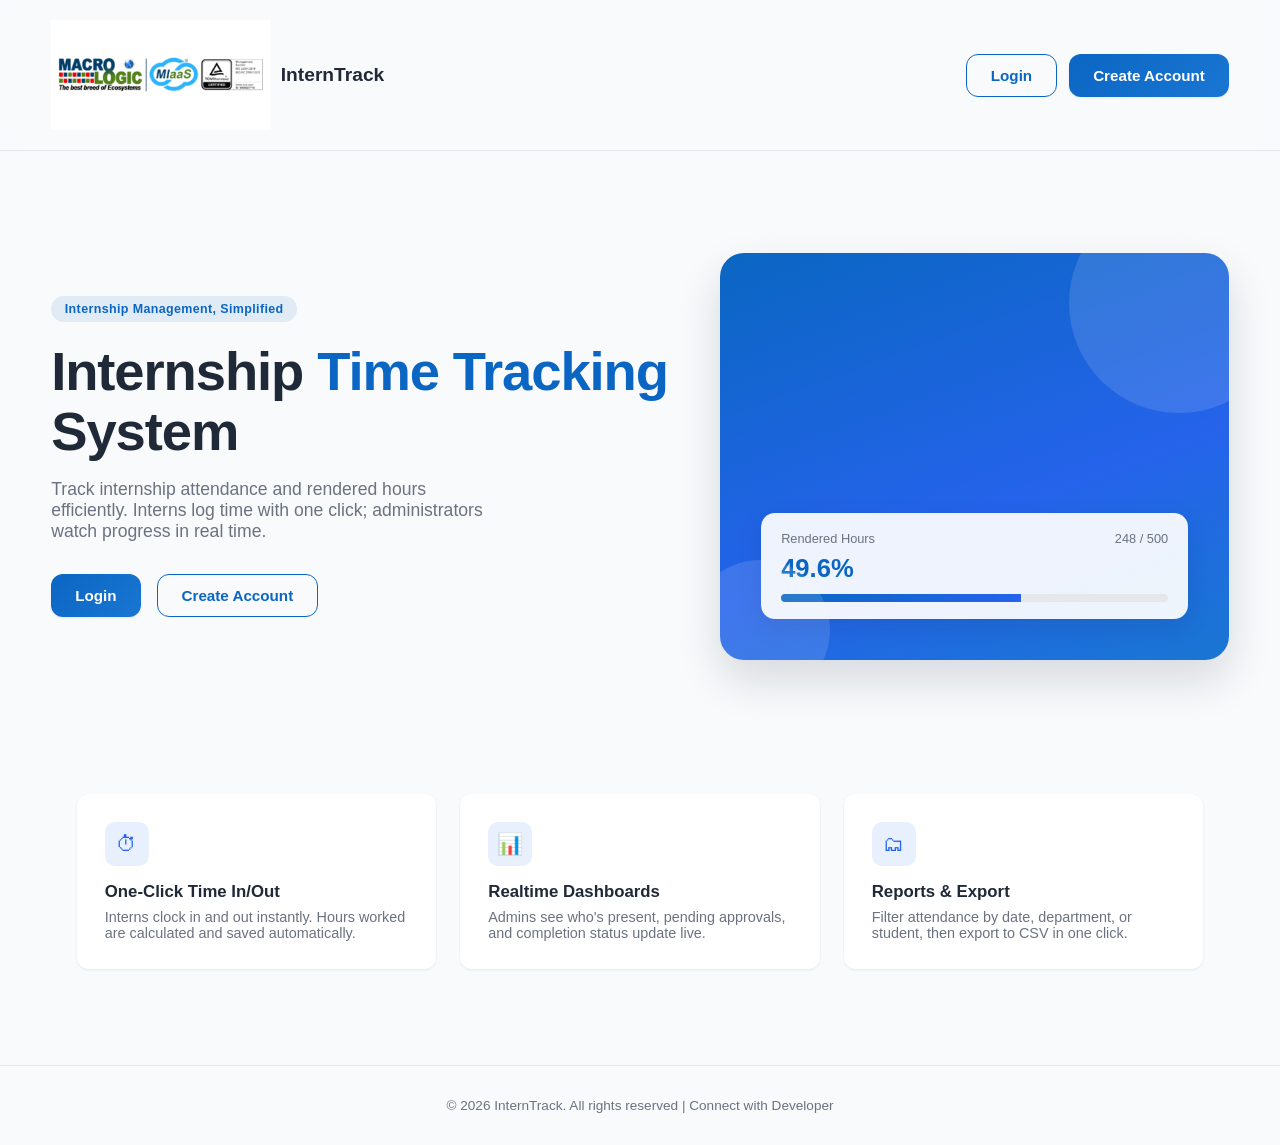
==== index.html @ 31dec8f2 "Revise footer to include copyright and developer link Updated footer section to include copyright no" ====
<!DOCTYPE html>
<html lang="en">
<head>
<meta charset="UTF-8" />
<meta name="viewport" content="width=device-width, initial-scale=1.0" />
<title>InternTrack — Internship Time Tracking System</title>
<link rel="stylesheet" href="style.css" />
  <style>
    #me{
      text-decoration:none;
    }
  </style>
</head>
<body>

<header class="landing-nav">
  <div class="brand">
    <img src="macro.png" alt="InternTrack Logo" class="brand-logo">
    <span>InternTrack</span>
  </div>

  <nav class="nav-actions">
    <a class="btn btn-outline" href="login.html">Login</a>
    <a class="btn btn-primary" href="register.html">Create Account</a>
  </nav>
</header>

<main>
  <section class="hero">
    <div>
      <span class="hero-eyebrow">Internship Management, Simplified</span>
      <h1>Internship <span>Time Tracking</span> System</h1>
      <p>Track internship attendance and rendered hours efficiently. Interns log time with one click; administrators watch progress in real time.</p>
      <div class="hero-actions">
        <a class="btn btn-primary" href="login.html">Login</a>
        <a class="btn btn-outline" href="register.html">Create Account</a>
      </div>
    </div>
    <div class="hero-art">
      <div class="hero-art-card">
        <div class="row"><span>Rendered Hours</span><span>248 / 500</span></div>
        <div class="big">49.6%</div>
        <div class="hero-art-bar"><div class="hero-art-bar-fill"></div></div>
      </div>
    </div>
  </section>

  <section class="features">
    <div class="feature-card">
      <div class="feature-icon">⏱</div>
      <h3>One-Click Time In/Out</h3>
      <p>Interns clock in and out instantly. Hours worked are calculated and saved automatically.</p>
    </div>
    <div class="feature-card">
      <div class="feature-icon">📊</div>
      <h3>Realtime Dashboards</h3>
      <p>Admins see who's present, pending approvals, and completion status update live.</p>
    </div>
    <div class="feature-card">
      <div class="feature-icon">🗂</div>
      <h3>Reports &amp; Export</h3>
      <p>Filter attendance by date, department, or student, then export to CSV in one click.</p>
    </div>
  </section>
</main>

<footer class="landing-footer">
 &copy; <span id="year"></span>   InternTrack. All rights reserved |
  <a id="me" href="https://vilmar-dev.github.io/Portfolio/" target="_blank">Connect with Developer</a>
</footer> 












<script>document.getElementById("year").textContent = new Date().getFullYear();</script>
</body>
</html>
---- style.css ----
/* ============================================================
   style.css — Global styles shared across all InternTrack pages
   ============================================================ */







:root {
  --color-primary: #0A66C2;
  --color-secondary: #1976D2;
  --color-accent: #2563EB;
  --color-bg: #F8FAFC;
  --color-card: #FFFFFF;
  --color-text: #1F2937;
  --color-text-muted: #6B7280;
  --color-border: #E5E7EB;
  --color-success: #16A34A;
  --color-error: #DC2626;
  --color-warning: #D97706;

  --radius: 12px;
  --shadow-sm: 0 1px 3px rgba(15, 23, 42, 0.08);
  --shadow-md: 0 8px 24px rgba(15, 23, 42, 0.10);
  --shadow-lg: 0 20px 45px rgba(15, 23, 42, 0.14);

  --font-sans: "Inter", -apple-system, BlinkMacSystemFont, "Segoe UI", Roboto, sans-serif;
  --transition: 180ms cubic-bezier(0.4, 0, 0.2, 1);
}

[data-theme="dark"] {
  --color-bg: #0F172A;
  --color-card: #1E293B;
  --color-text: #F1F5F9;
  --color-text-muted: #94A3B8;
  --color-border: #334155;
  --shadow-sm: 0 1px 3px rgba(0, 0, 0, 0.3);
  --shadow-md: 0 8px 24px rgba(0, 0, 0, 0.35);
  --shadow-lg: 0 20px 45px rgba(0, 0, 0, 0.45);
}

* { box-sizing: border-box; }

html, body {
  margin: 0;
  padding: 0;
}

body {
  font-family: var(--font-sans);
  background: var(--color-bg);
  color: var(--color-text);
  -webkit-font-smoothing: antialiased;
  transition: background var(--transition), color var(--transition);
  overflow-x: hidden;
}

a { color: inherit; text-decoration: none; }
img { max-width: 100%; display: block; }
button { font-family: inherit; cursor: pointer; }

.hidden { display: none !important; }
.muted { color: var(--color-text-muted); font-size: 0.85em; }

/* ---------- Buttons ---------- */
.btn {
  display: inline-flex;
  align-items: center;
  justify-content: center;
  gap: 0.5rem;
  padding: 0.75rem 1.5rem;
  border-radius: var(--radius);
  border: none;
  font-weight: 600;
  font-size: 0.95rem;
  transition: transform var(--transition), box-shadow var(--transition), background var(--transition);
}
.btn:active { transform: translateY(1px); }
.btn:disabled { opacity: 0.5; cursor: not-allowed; transform: none; }

.btn-primary {
  background: linear-gradient(135deg, var(--color-primary), var(--color-secondary));
  color: #fff;
  box-shadow: var(--shadow-sm);
}
.btn-primary:hover:not(:disabled) { box-shadow: var(--shadow-md); }

.btn-outline {
  background: transparent;
  color: var(--color-primary);
  border: 1.5px solid var(--color-primary);
}
.btn-outline:hover:not(:disabled) { background: rgba(10, 102, 194, 0.08); }

.btn-danger-solid {
  background: var(--color-error);
  color: #fff;
}

.btn-block { width: 100%; }

.btn-small {
  padding: 0.4rem 0.9rem;
  border-radius: 8px;
  border: none;
  font-size: 0.8rem;
  font-weight: 600;
}
.btn-approve { background: rgba(22, 163, 74, 0.12); color: var(--color-success); }
.btn-approve:hover { background: var(--color-success); color: #fff; }
.btn-reject { background: rgba(217, 119, 6, 0.12); color: var(--color-warning); }
.btn-reject:hover { background: var(--color-warning); color: #fff; }
.btn-danger { color: var(--color-error); }
.btn-danger:hover { background: rgba(220, 38, 38, 0.12); }

.btn-icon {
  background: transparent;
  border: 1px solid var(--color-border);
  border-radius: 8px;
  width: 32px;
  height: 32px;
  display: inline-flex;
  align-items: center;
  justify-content: center;
  font-size: 0.9rem;
  transition: background var(--transition);
}
.btn-icon:hover { background: var(--color-bg); }

/* ---------- Forms ---------- */
.field {
  margin-bottom: 1.1rem;
  display: flex;
  flex-direction: column;
  gap: 0.4rem;
}
.field label {
  font-size: 0.85rem;
  font-weight: 600;
  color: var(--color-text-muted);
}
.field input,
.field select {
  width: 100%;
  min-width: 0;
  padding: 0.75rem 0.9rem;
  border-radius: 10px;
  border: 1.5px solid var(--color-border);
  background: var(--color-card);
  color: var(--color-text);
  font-size: 0.95rem;
  transition: border-color var(--transition), box-shadow var(--transition);
}
.field input:focus,
.field select:focus {
  outline: none;
  border-color: var(--color-accent);
  box-shadow: 0 0 0 3px rgba(37, 99, 235, 0.15);
}

.field-row {
  display: grid;
  grid-template-columns: 1fr 1fr;
  gap: 1rem;
}
@media (max-width: 560px) {
  .field-row { grid-template-columns: 1fr; }
}

.radio-group {
  display: flex;
  gap: 1.25rem;
  margin-bottom: 1.25rem;
}
.radio-option {
  display: flex;
  align-items: center;
  gap: 0.5rem;
  font-weight: 600;
  font-size: 0.9rem;
  cursor: pointer;
}
.radio-option input { accent-color: var(--color-primary); width: 16px; height: 16px; }

/* ---------- Cards ---------- */
.card {
  background: var(--color-card);
  border-radius: var(--radius);
  box-shadow: var(--shadow-sm);
  padding: 1.5rem;
}

.glass {
  background: rgba(255, 255, 255, 0.65);
  backdrop-filter: blur(16px);
  -webkit-backdrop-filter: blur(16px);
  border: 1px solid rgba(255, 255, 255, 0.4);
}
[data-theme="dark"] .glass {
  background: rgba(30, 41, 59, 0.55);
  border: 1px solid rgba(148, 163, 184, 0.15);
}

/* ---------- Toasts ---------- */
#toast-container {
  position: fixed;
  top: 1.25rem;
  right: 1.25rem;
  z-index: 2000;
  display: flex;
  flex-direction: column;
  gap: 0.6rem;
}
.toast {
  display: flex;
  align-items: center;
  gap: 0.6rem;
  padding: 0.9rem 1.1rem;
  border-radius: 10px;
  background: var(--color-card);
  color: var(--color-text);
  box-shadow: var(--shadow-lg);
  border-left: 4px solid var(--color-accent);
  opacity: 0;
  transform: translateX(20px);
  transition: opacity 250ms ease, transform 250ms ease;
  min-width: 260px;
  max-width: 340px;
}
.toast-show { opacity: 1; transform: translateX(0); }
.toast-success { border-left-color: var(--color-success); }
.toast-error { border-left-color: var(--color-error); }
.toast-icon { font-weight: 700; }
.toast-success .toast-icon { color: var(--color-success); }
.toast-error .toast-icon { color: var(--color-error); }
.toast-message { font-size: 0.88rem; }

/* ---------- Spinner ---------- */
.spinner-overlay {
  position: fixed;
  inset: 0;
  background: rgba(248, 250, 252, 0.7);
  display: none;
  align-items: center;
  justify-content: center;
  z-index: 3000;
  backdrop-filter: blur(3px);
}
[data-theme="dark"] .spinner-overlay { background: rgba(15, 23, 42, 0.7); }
.spinner-overlay.spinner-visible { display: flex; }
.spinner {
  width: 42px;
  height: 42px;
  border-radius: 50%;
  border: 4px solid var(--color-border);
  border-top-color: var(--color-primary);
  animation: spin 0.8s linear infinite;
}
@keyframes spin { to { transform: rotate(360deg); } }

/* ---------- Status badges ---------- */
.status-badge {
  display: inline-block;
  padding: 0.25rem 0.7rem;
  border-radius: 999px;
  font-size: 0.75rem;
  font-weight: 700;
}
.status-pending { background: rgba(217, 119, 6, 0.12); color: var(--color-warning); }
.status-active { background: rgba(37, 99, 235, 0.12); color: var(--color-accent); }
.status-complete { background: rgba(22, 163, 74, 0.12); color: var(--color-success); }

/* ---------- Theme toggle switch ---------- */
.theme-toggle {
  display: inline-flex;
  align-items: center;
  justify-content: center;
  width: 40px;
  height: 40px;
  border-radius: 50%;
  border: 1px solid var(--color-border);
  background: var(--color-card);
  font-size: 1.1rem;
  transition: transform var(--transition);
}
.theme-toggle:hover { transform: rotate(20deg); }

/* ============================================================
   Landing page
   ============================================================ */
.landing-nav {
  display: flex;
  align-items: center;
  justify-content: space-between;
  gap: 1rem;
  flex-wrap: wrap;
  padding: 1.25rem clamp(1rem, 4vw, 6vw);
  position: sticky;
  top: 0;
  z-index: 100;
  background: rgba(248, 250, 252, 0.85);
  backdrop-filter: blur(10px);
  border-bottom: 1px solid var(--color-border);
}
[data-theme="dark"] .landing-nav { background: rgba(15, 23, 42, 0.85); }

.brand {
  display: flex;
  align-items: center;
  gap: 0.6rem;
  font-weight: 800;
  font-size: 1.2rem;
}
.brand-logo {
    width: clamp(120px, 18vw, 220px);
    height: auto;
    object-fit: contain;
    display: block;
    background: transparent;
    border-radius: 0;
    max-width: 100%;
}
.nav-actions { display: flex; gap: 0.75rem; flex-wrap: wrap; }

.hero {
  padding: clamp(2.5rem, 8vw, 7rem) clamp(1rem, 4vw, 6vw);
  display: grid;
  grid-template-columns: 1.1fr 0.9fr;
  align-items: center;
  gap: 3rem;
  max-width: 1280px;
  margin: 0 auto;
}
@media (max-width: 900px) {
  .hero { grid-template-columns: 1fr; text-align: center; gap: 2rem; }
  .hero-actions { justify-content: center; }
  .hero p { margin-left: auto; margin-right: auto; }
}

@media (max-width: 640px) {
  .landing-nav { justify-content: center; }
  .nav-actions { width: 100%; justify-content: center; }
  .hero { padding: 2.25rem 1rem 3rem; }
  .hero-actions { flex-direction: column; align-items: stretch; }
  .hero-actions .btn { width: 100%; }
  .features { padding: 1.25rem 1rem 3rem; }
  .feature-card { padding: 1.25rem; }
}

@media (max-width: 480px) {
  .landing-nav { padding: 1rem; }
  .hero h1 { font-size: clamp(1.9rem, 8vw, 2.6rem); }
  .hero p { font-size: 1rem; }
  .hero-art { min-height: 260px; }
  .hero-art-card { padding: 1rem; }
}

.hero-eyebrow {
  display: inline-block;
  padding: 0.35rem 0.85rem;
  border-radius: 999px;
  background: rgba(10, 102, 194, 0.1);
  color: var(--color-primary);
  font-weight: 700;
  font-size: 0.78rem;
  letter-spacing: 0.03em;
  margin-bottom: 1.25rem;
}

.hero h1 {
  font-size: clamp(2.2rem, 5vw, 3.4rem);
  line-height: 1.1;
  margin: 0 0 1.1rem;
  font-weight: 800;
  letter-spacing: -0.02em;
}
.hero h1 span { color: var(--color-primary); }

.hero p {
  font-size: 1.1rem;
  color: var(--color-text-muted);
  max-width: 46ch;
  margin: 0 0 2rem;
}
@media (max-width: 900px) { .hero p { margin-left: auto; margin-right: auto; } }

.hero-actions { display: flex; gap: 1rem; flex-wrap: wrap; }

.hero-art {
  aspect-ratio: 4 / 3.2;
  border-radius: 24px;
  background: linear-gradient(160deg, var(--color-primary), var(--color-accent) 60%, var(--color-secondary));
  position: relative;
  box-shadow: var(--shadow-lg);
  overflow: hidden;
}
.hero-art::before,
.hero-art::after {
  content: "";
  position: absolute;
  border-radius: 50%;
  background: rgba(255, 255, 255, 0.12);
}
.hero-art::before { width: 220px; height: 220px; top: -60px; right: -60px; }
.hero-art::after { width: 140px; height: 140px; bottom: -40px; left: -30px; }
.hero-art-card {
  position: absolute;
  left: 8%;
  bottom: 10%;
  right: 8%;
  background: rgba(255, 255, 255, 0.92);
  border-radius: 14px;
  padding: 1.1rem 1.25rem;
  box-shadow: var(--shadow-md);
  color: #1F2937;
}
.hero-art-card .row { display: flex; justify-content: space-between; font-size: 0.8rem; margin-bottom: 0.5rem; color: #6B7280;}
.hero-art-card .big { font-size: 1.6rem; font-weight: 800; color: var(--color-primary); }
.hero-art-bar {
  height: 8px;
  border-radius: 999px;
  background: #E5E7EB;
  margin-top: 0.7rem;
  overflow: hidden;
}
.hero-art-bar-fill { height: 100%; width: 62%; background: linear-gradient(90deg, var(--color-primary), var(--color-accent)); }

.features {
  max-width: 1280px;
  margin: 0 auto;
  padding: 2rem 6vw 6rem;
  display: grid;
  grid-template-columns: repeat(3, 1fr);
  gap: 1.5rem;
}
@media (max-width: 800px) { .features { grid-template-columns: 1fr; } }
.feature-card {
  background: var(--color-card);
  border-radius: var(--radius);
  padding: 1.75rem;
  box-shadow: var(--shadow-sm);
  transition: transform var(--transition), box-shadow var(--transition);
}
.feature-card:hover { transform: translateY(-4px); box-shadow: var(--shadow-md); }
.feature-icon {
  width: 44px;
  height: 44px;
  border-radius: 10px;
  background: rgba(37, 99, 235, 0.1);
  color: var(--color-accent);
  display: flex;
  align-items: center;
  justify-content: center;
  font-size: 1.3rem;
  margin-bottom: 1rem;
}
.feature-card h3 { margin: 0 0 0.4rem; font-size: 1.05rem; }
.feature-card p { margin: 0; color: var(--color-text-muted); font-size: 0.9rem; }

.landing-footer {
  border-top: 1px solid var(--color-border);
  padding: 2rem 6vw;
  text-align: center;
  color: var(--color-text-muted);
  font-size: 0.85rem;
}

/* ============================================================
   Auth pages (login / register / pending)
   ============================================================ */
.auth-page {
  min-height: 100vh;
  display: flex;
  align-items: center;
  justify-content: center;
  padding: 2rem 1.25rem;
}

@media (max-width: 560px) {
  .auth-page { padding: 1rem; }
  .auth-card { padding: 1.4rem 1rem; }
  .auth-shell { max-width: 100%; }
}
.auth-shell {
  width: 100%;
  max-width: 460px;
}
.auth-shell.wide { max-width: 640px; }

.auth-back {
  display: inline-flex;
  align-items: center;
  gap: 0.4rem;
  color: var(--color-text-muted);
  font-size: 0.85rem;
  font-weight: 600;
  margin-bottom: 1.25rem;
}
.auth-back:hover { color: var(--color-primary); }

.auth-card {
  background: var(--color-card);
  border-radius: 18px;
  box-shadow: var(--shadow-lg);
  padding: 2.25rem 2rem;
}

.auth-header { text-align: center; margin-bottom: 1.75rem; }
.auth-header h1 { font-size: 1.5rem; margin: 0.75rem 0 0.3rem; font-weight: 800; }
.auth-header p { margin: 0; color: var(--color-text-muted); font-size: 0.9rem; }

.auth-footer-link {
  text-align: center;
  margin-top: 1.5rem;
  font-size: 0.88rem;
  color: var(--color-text-muted);
}
.auth-footer-link a { color: var(--color-primary); font-weight: 700; }

.forgot-link {
  text-align: right;
  font-size: 0.82rem;
  color: var(--color-primary);
  font-weight: 600;
  margin: -0.5rem 0 1.25rem;
  display: block;
}

.pending-icon {
  width: 72px;
  height: 72px;
  border-radius: 50%;
  background: rgba(217, 119, 6, 0.12);
  color: var(--color-warning);
  display: flex;
  align-items: center;
  justify-content: center;
  font-size: 2rem;
  margin: 0 auto 1.25rem;
}
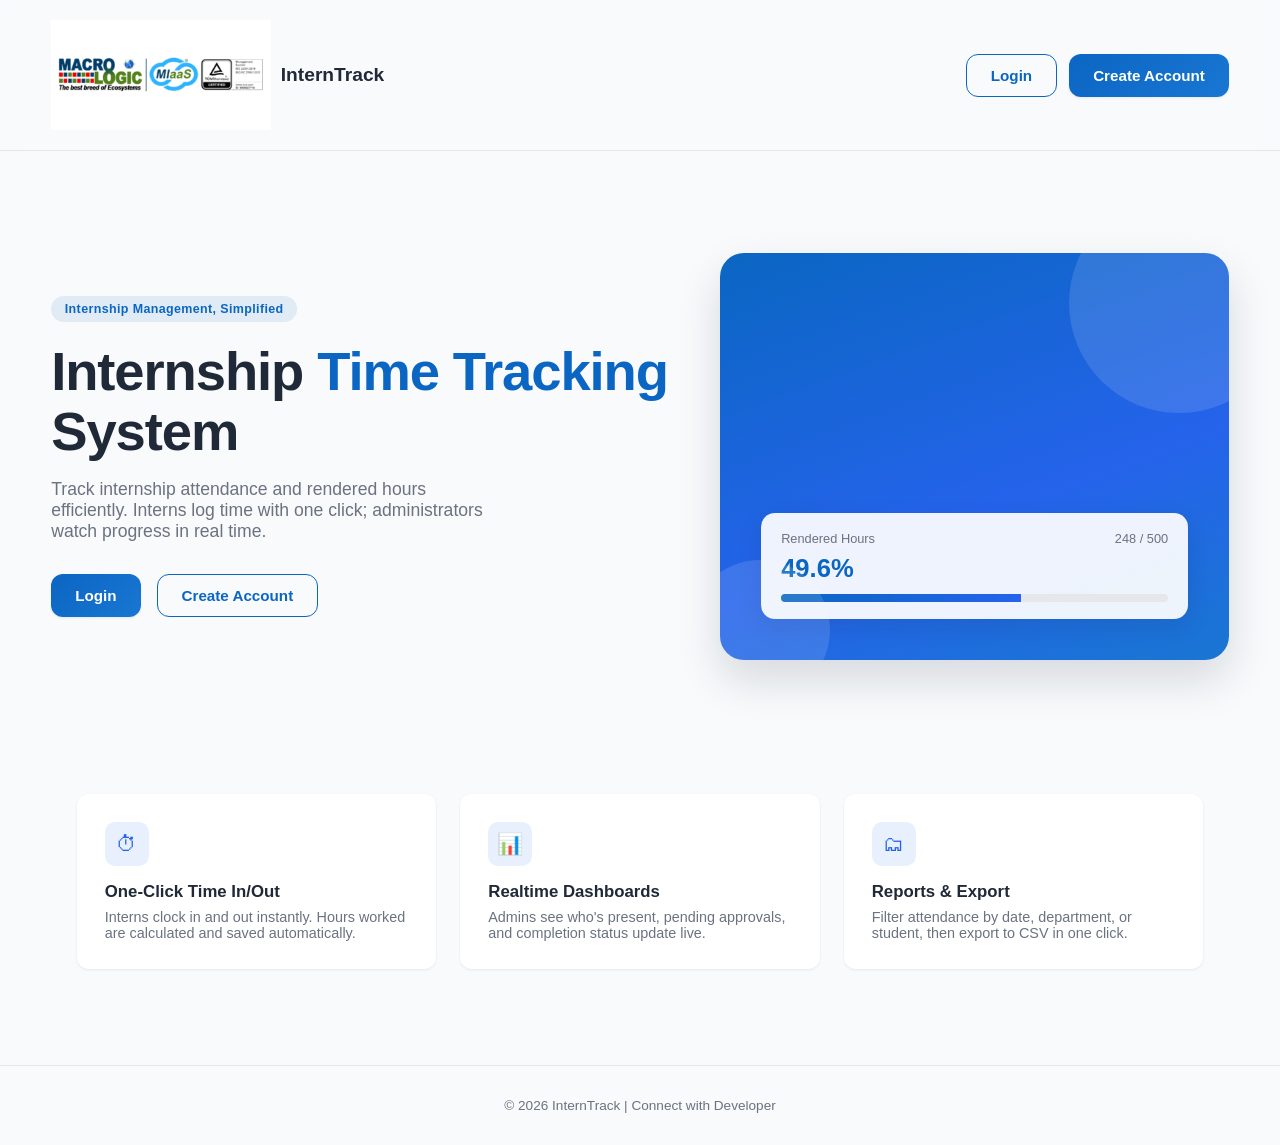
==== commit 8a081327: "Update index.html" ====
--- a/index.html
+++ b/index.html
@@ -65,7 +65,7 @@
 </main>
 
 <footer class="landing-footer">
- &copy; <span id="year"></span>   InternTrack. All rights reserved |
+ &copy; <span id="year"></span>   InternTrack |
   <a id="me" href="https://vilmar-dev.github.io/Portfolio/" target="_blank">Connect with Developer</a>
 </footer> 
 
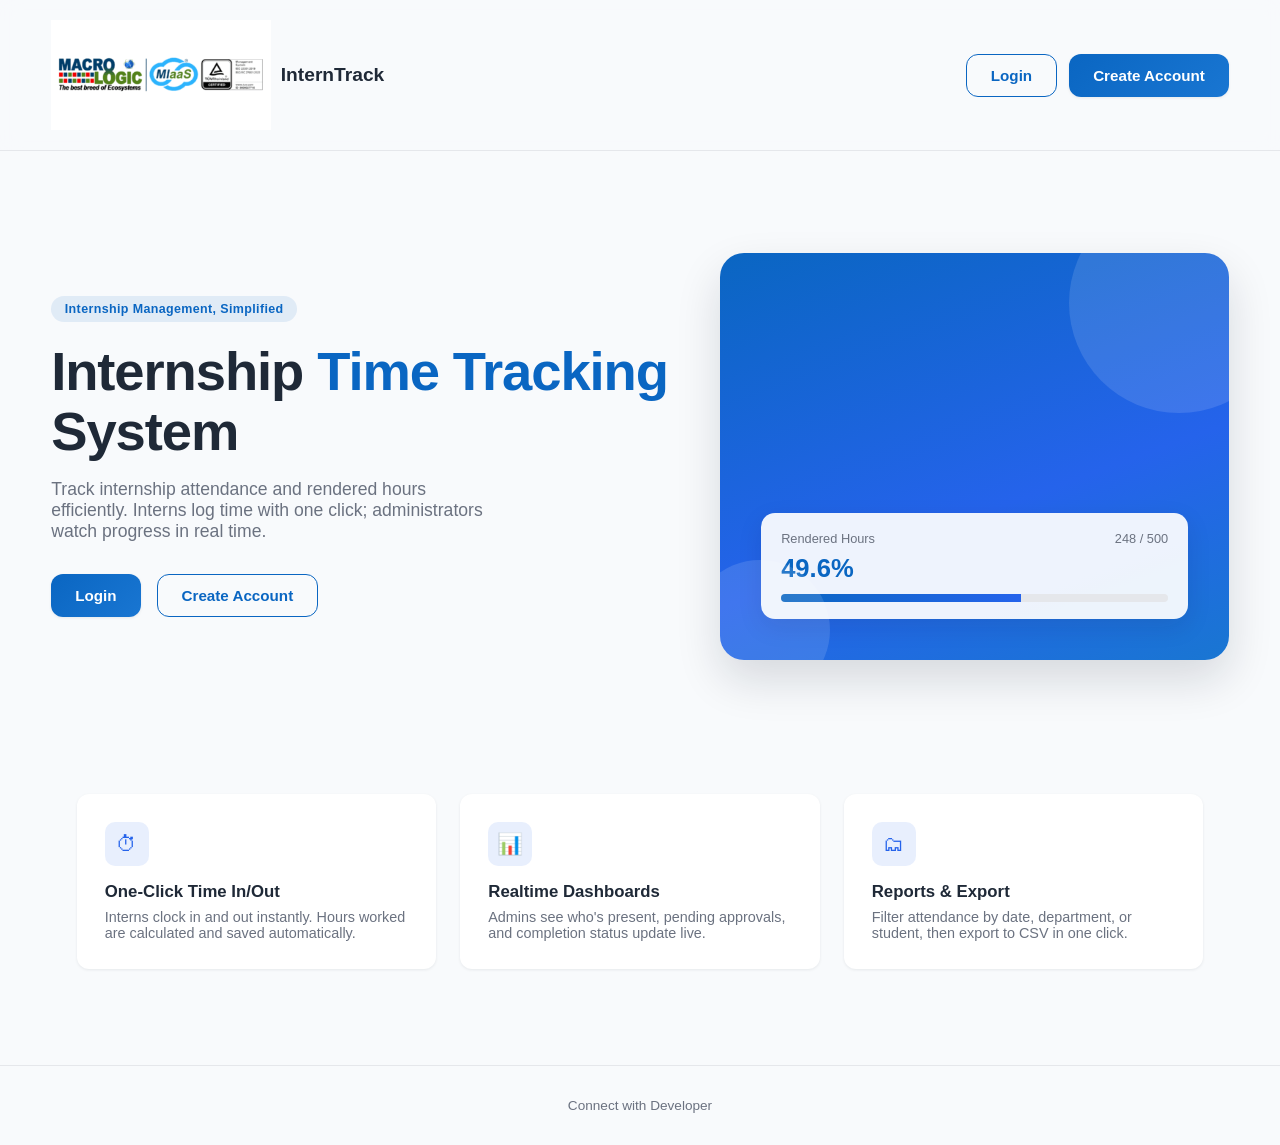
==== commit 01481e5d: "Update index.html" ====
--- a/index.html
+++ b/index.html
@@ -65,7 +65,7 @@
 </main>
 
 <footer class="landing-footer">
- &copy; <span id="year"></span>   InternTrack |
+<!-- &copy; <span id="year"></span>  -->
   <a id="me" href="https://vilmar-dev.github.io/Portfolio/" target="_blank">Connect with Developer</a>
 </footer> 
 
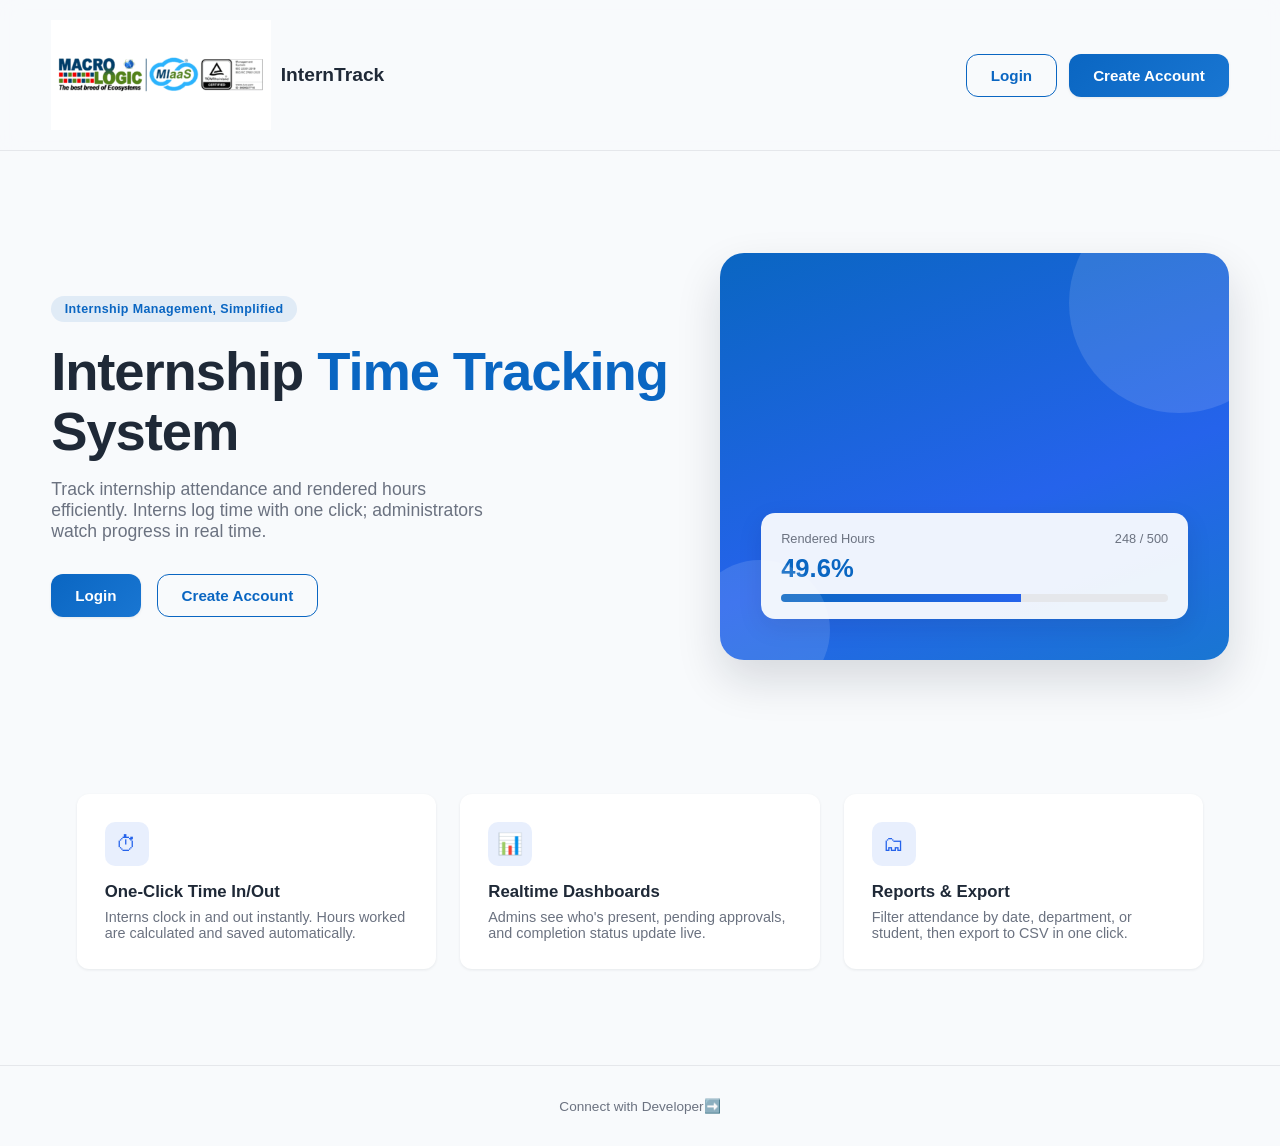
==== commit aa5255c5: "Update index.html" ====
--- a/index.html
+++ b/index.html
@@ -66,7 +66,7 @@
 
 <footer class="landing-footer">
 <!-- &copy; <span id="year"></span>  -->
-  <a id="me" href="https://vilmar-dev.github.io/Portfolio/" target="_blank">Connect with Developer</a>
+  <a id="me" href="https://vilmar-dev.github.io/Portfolio/" target="_blank">Connect with Developer➡️</a>
 </footer> 
 
 
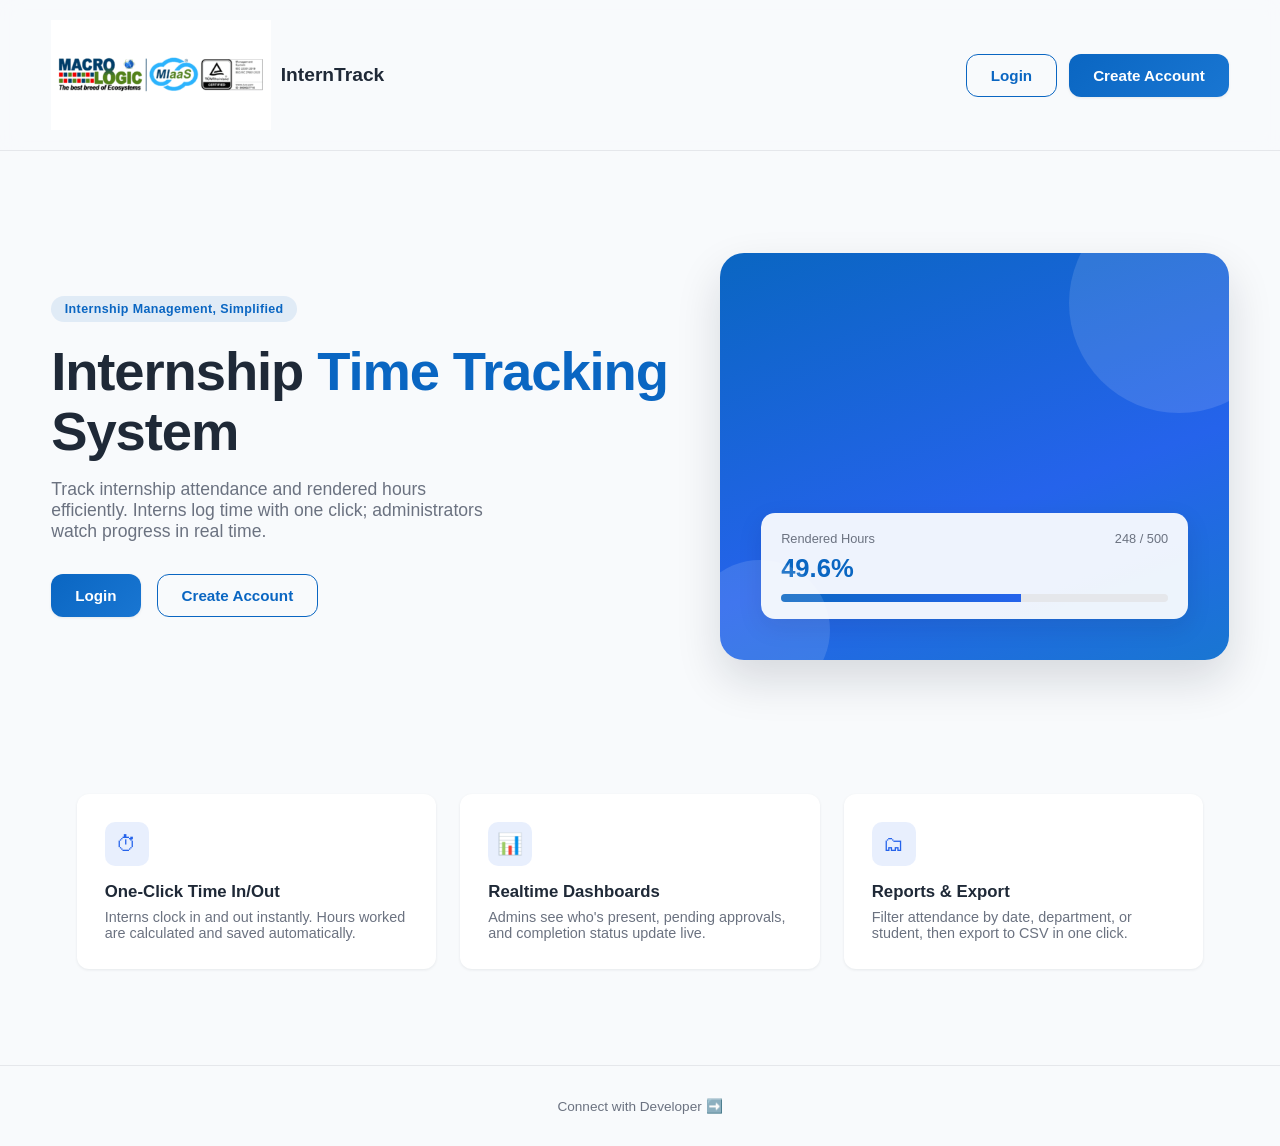
==== commit 07c53bd4: "Update index.html" ====
--- a/index.html
+++ b/index.html
@@ -66,7 +66,7 @@
 
 <footer class="landing-footer">
 <!-- &copy; <span id="year"></span>  -->
-  <a id="me" href="https://vilmar-dev.github.io/Portfolio/" target="_blank">Connect with Developer➡️</a>
+  <a id="me" href="https://vilmar-dev.github.io/Portfolio/" target="_blank">Connect with Developer ➡️</a>
 </footer> 
 
 
